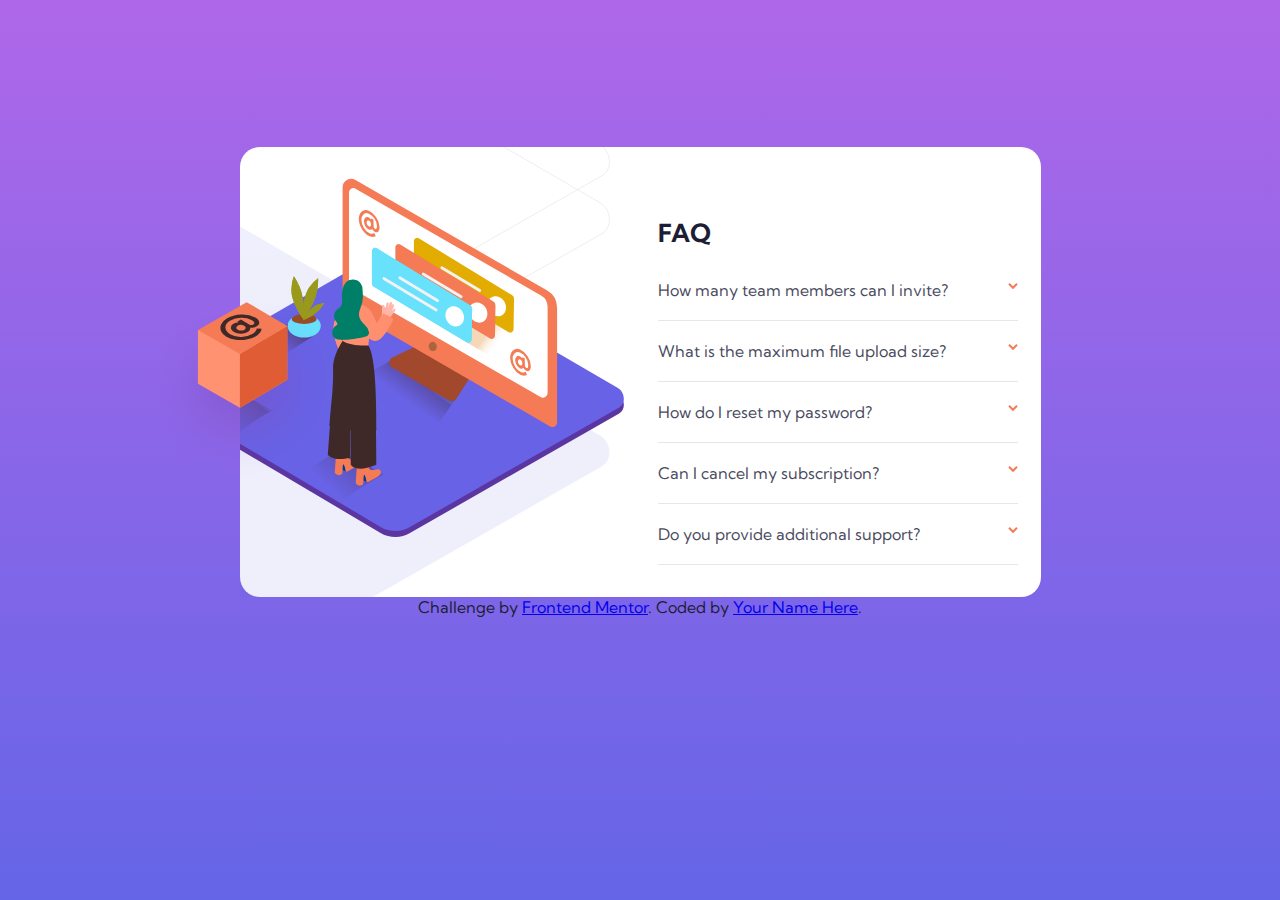
==== index.html @ 83ce3f06 "collapse made using pure CSS without JavaScript" ====
<!DOCTYPE html>
<html lang="en">
<head>
  <meta charset="UTF-8">
  <meta name="viewport" content="width=device-width, initial-scale=1.0"> <!-- displays site properly based on user's device -->
  <link href="https://fonts.googleapis.com/css2?family=Kumbh+Sans:wght@400;700&display=swap" rel="stylesheet">
  <link rel="icon" type="image/png" sizes="32x32" href="./images/favicon-32x32.png">
  <link rel="stylesheet" href="/scss/style.css"/>
  <title>Frontend Mentor | FAQ Accordion Card</title>
</head>
<body>
  <main class="main">
    <section class="images">
      <div class="images__shadow"></div>
    </section>
    <section class="questions">
      <h1 class="questions__header">FAQ</h1>
      
      <div class="faq container">
        <div class="faq__question">
          <div class="faq__title" tabindex="0"><span class="faq__text">How many team members can I invite?</span><span class="faq__arrow"></span></div>
          <div class="faq__answer">
            <p>You can invite up to 2 additional users on the Free plan. There is no limit on team members for the Premium plan.</p>
          </div>
        </div>
        <div class="faq__question">
          <div class="faq__title" tabindex="0"><span class="faq__text">What is the maximum file upload size?</span><span class="faq__arrow"></span></div>
          <div class="faq__answer">
            <p>No more than 2GB. All files in your account must fit your allotted storage space.</p>
          </div>
        </div>
        <div class="faq__question">
          <div class="faq__title" tabindex="0"><span class="faq__text">How do I reset my password?</span><span class="faq__arrow"></span></div>
          <div class="faq__answer">
            <p>Click “Forgot password” from the login page or “Change password” from your profile page. A reset link will be emailed to you.</p>
          </div>
        </div>
        <div class="faq__question">
          <div class="faq__title" tabindex="0"><span class="faq__text">Can I cancel my subscription?</span><span class="faq__arrow"></span></div>
          <div class="faq__answer">
            <p>Yes! Send us a message and we’ll process your request no questions asked.</p>
          </div>
        </div>
        <div class="faq__question">
          <div class="faq__title" tabindex="0"><span class="faq__text">Do you provide additional support?</span><span class="faq__arrow"></span></div>
          <div class="faq__answer">
            <p>Chat and email support is available 24/7. Phone lines are open during normal business hours.</p>
          </div>
        </div>
      </div>
    </section>
  </main>
  <div class="attribution">
    Challenge by <a href="https://www.frontendmentor.io?ref=challenge" target="_blank">Frontend Mentor</a>. 
    Coded by <a href="#">Your Name Here</a>.
  </div>
</body>
</html>
---- scss/style.css ----
*, *::before, *::after {
  margin: 0;
  padding: 0;
  -webkit-box-sizing: border-box;
          box-sizing: border-box;
}

body {
  font-family: 'Kumbh Sans', sans-serif;
  background: -webkit-gradient(linear, left top, left bottom, from(#af67e9), to(#6565e7));
  background: linear-gradient(#af67e9, #6565e7);
  min-height: 100vh;
  color: #1d1e35;
  font-weight: 400;
  padding-top: 9.1875rem;
  display: -webkit-box;
  display: -ms-flexbox;
  display: flex;
  -webkit-box-orient: vertical;
  -webkit-box-direction: normal;
      -ms-flex-direction: column;
          flex-direction: column;
  -webkit-box-align: center;
      -ms-flex-align: center;
          align-items: center;
}

.container {
  padding: 2rem 1.4375rem;
}

.main {
  display: -webkit-box;
  display: -ms-flexbox;
  display: flex;
  -webkit-box-orient: vertical;
  -webkit-box-direction: normal;
      -ms-flex-direction: column;
          flex-direction: column;
  position: relative;
  margin: 0 1.5rem;
  border-radius: 20px;
  background-color: white;
  max-width: 60rem;
}

@media (min-width: 64em) {
  .main {
    -webkit-box-orient: horizontal;
    -webkit-box-direction: normal;
        -ms-flex-direction: row;
            flex-direction: row;
  }
}

.main .images {
  position: relative;
}

@media (min-width: 64em) {
  .main .images::after {
    content: "";
    background-image: url("/images/illustration-box-desktop.svg");
    height: 100%;
    width: 100%;
    top: 34%;
    left: -5.8125rem;
    position: absolute;
    background-repeat: no-repeat;
    background-position: left top;
  }
}

.main .images__shadow {
  background-image: url("/images/bg-pattern-mobile.svg");
  min-height: 6.5625rem;
  background-repeat: no-repeat;
  background-position: center top;
  position: relative;
  margin-bottom: 2rem;
}

@media (min-width: 64em) {
  .main .images__shadow {
    width: 24.6875rem;
    height: 100%;
    background-image: url("/images/bg-pattern-desktop.svg");
    overflow: hidden;
    background-position: -23.5625rem -13.5rem;
    background-size: 189%;
  }
}

.main .images__shadow::before {
  content: "";
  background-image: url("/images/illustration-woman-online-mobile.svg");
  background-position: center top;
  position: absolute;
  left: -0.75rem;
  top: -5.9375rem;
  height: 180%;
  width: 100%;
  background-repeat: no-repeat;
}

@media (min-width: 64em) {
  .main .images__shadow::before {
    background-image: url("/images/illustration-woman-online-desktop.svg");
    background-position: center center;
    left: -9.25rem;
    top: -0.9375rem;
    height: 100%;
    width: 150%;
  }
}

.main .questions__header {
  font-size: 1.5625rem;
  font-weight: 700;
  color: #1d1e35;
  text-align: center;
}

@media (min-width: 64em) {
  .main .questions {
    padding-top: 4.375rem;
  }
  .main .questions__header {
    text-align: left;
    padding-left: 1.4375rem;
  }
}

.main .faq {
  display: -webkit-box;
  display: -ms-flexbox;
  display: flex;
  -webkit-box-orient: vertical;
  -webkit-box-direction: normal;
      -ms-flex-direction: column;
          flex-direction: column;
  -webkit-box-align: center;
      -ms-flex-align: center;
          align-items: center;
}

.main .faq__question {
  max-width: 22.5rem;
  border-bottom: 1px solid #e7e7e9;
}

.main .faq__question:not(:last-child) {
  margin-bottom: 1.25rem;
}

.main .faq__question:focus-within > .faq__answer {
  max-height: 100vh;
  visibility: visible;
  padding-bottom: 1.25rem;
  -webkit-transition: all 100ms ease-in-out;
  transition: all 100ms ease-in-out;
}

.main .faq__question:focus-within .faq__arrow {
  -webkit-transform: rotate(180deg);
          transform: rotate(180deg);
  background-position: left center;
}

.main .faq__title {
  display: -webkit-box;
  display: -ms-flexbox;
  display: flex;
  padding-bottom: 1.25rem;
  color: #4a4b5e;
}

.main .faq__title:hover {
  color: #f47c57;
  cursor: pointer;
}

.main .faq__title:focus {
  outline: none;
  color: #4a4b5e;
  font-weight: 700;
}

.main .faq__text {
  -webkit-box-flex: 5;
      -ms-flex: 5;
          flex: 5;
}

.main .faq__arrow {
  background-image: url("/images/icon-arrow-down.svg");
  height: 0.8125rem;
  -webkit-box-flex: 1;
      -ms-flex: 1;
          flex: 1;
  background-repeat: no-repeat;
  background-position: right center;
  margin-left: 0.75rem;
  -webkit-transition: all 200ms ease-in-out;
  transition: all 200ms ease-in-out;
}

.main .faq__answer {
  max-height: 0px;
  font-size: 0.75rem;
  overflow: hidden;
  visibility: hidden;
}
/*# sourceMappingURL=style.css.map */
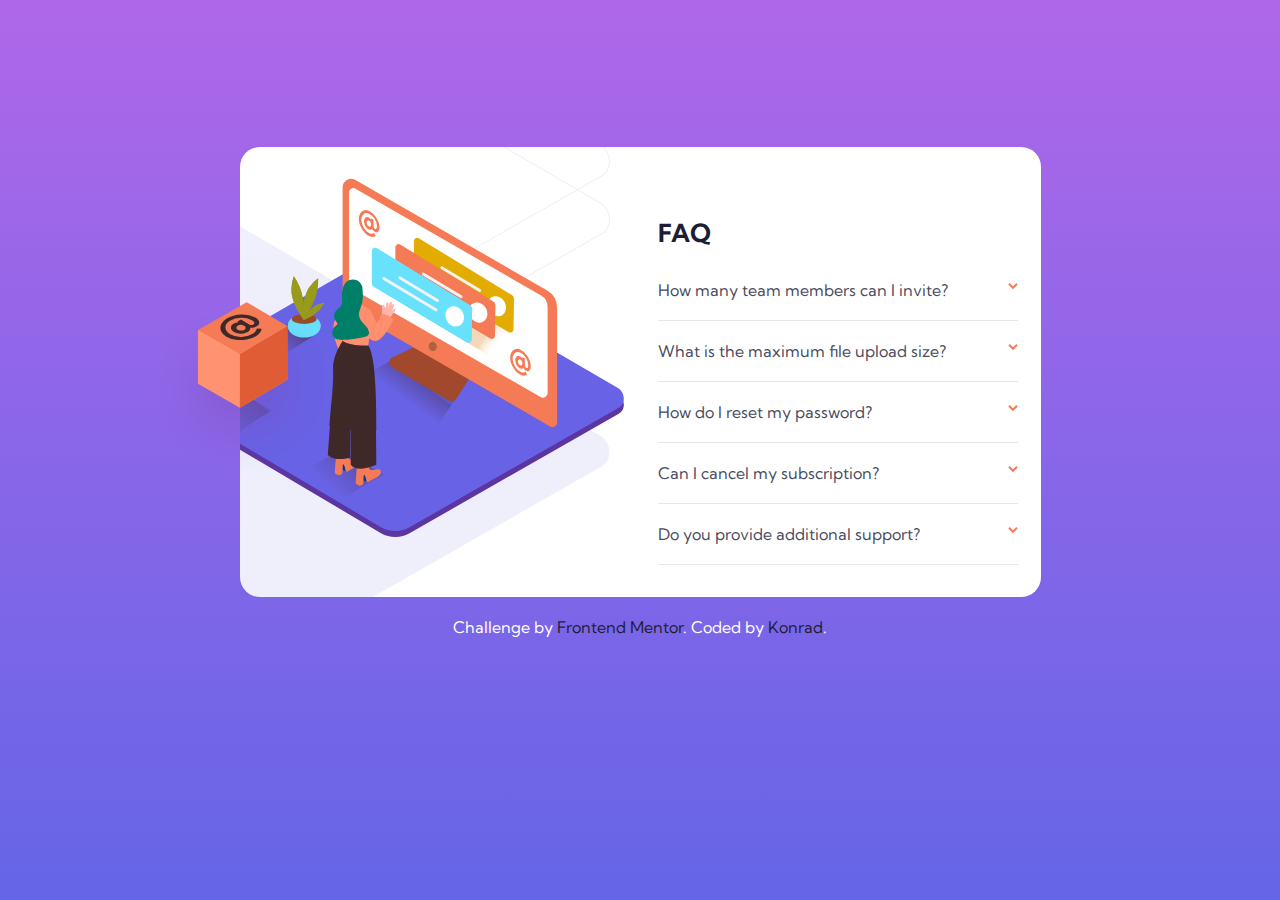
==== commit d0e6ca7a: "Forontend Mentor and author links styled" ====
--- a/index.html
+++ b/index.html
@@ -52,7 +52,7 @@
   </main>
   <div class="attribution">
     Challenge by <a href="https://www.frontendmentor.io?ref=challenge" target="_blank">Frontend Mentor</a>. 
-    Coded by <a href="#">Your Name Here</a>.
+    Coded by <a target="_blank" href="https://github.com/Nexi77" rel="noopener noreferrer nofollow">Konrad</a>.
   </div>
 </body>
 </html>--- a/scss/style.css
+++ b/scss/style.css
@@ -27,6 +27,16 @@
 
 .container {
   padding: 2rem 1.4375rem;
+}
+
+.attribution {
+  margin-top: 1.25rem;
+  color: white;
+}
+
+.attribution a {
+  text-decoration: none;
+  color: #1d1e35;
 }
 
 .main {
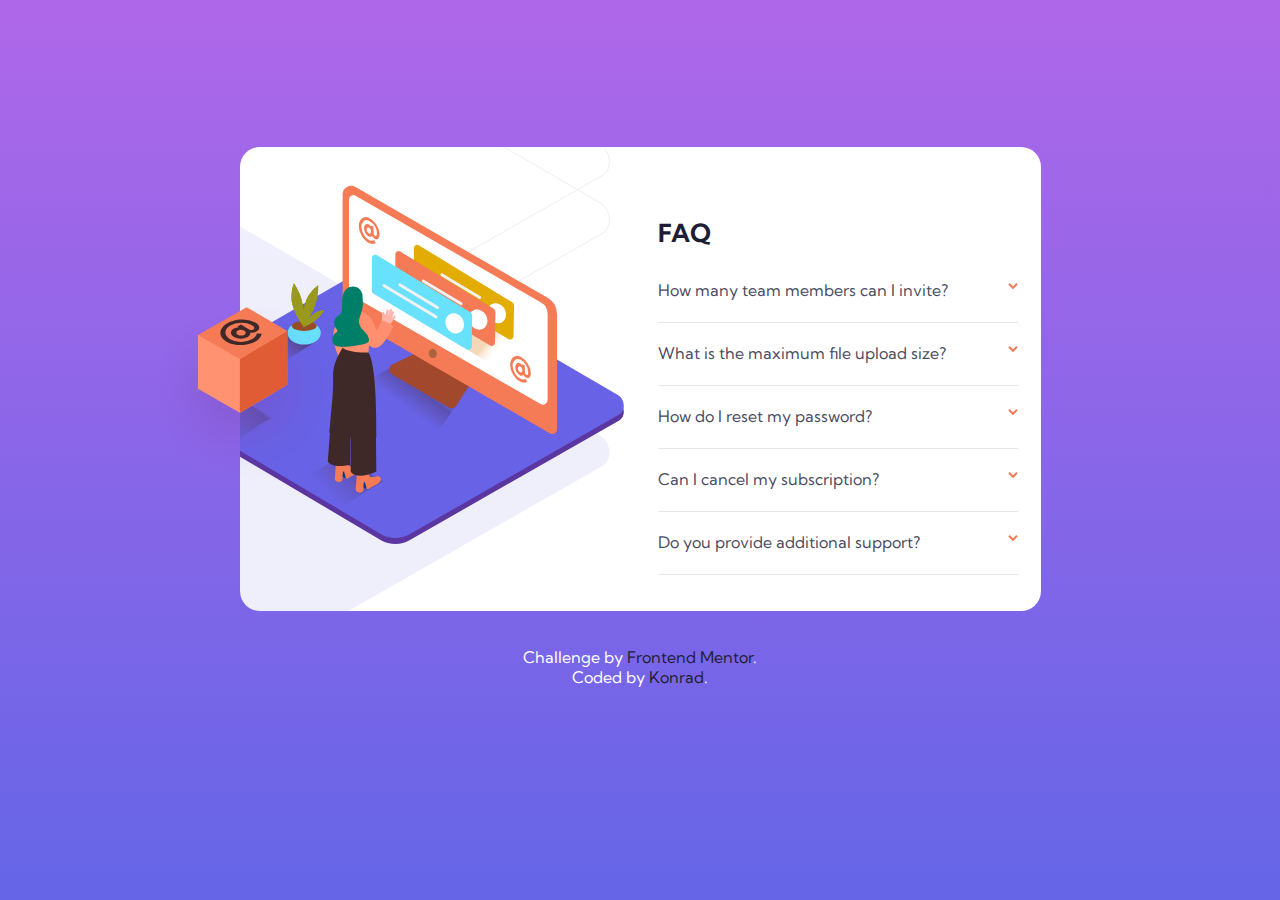
==== commit ec2e8592: "Add overflow auto to the question tab on desktop to prevent image from jumping when collapse is open" ====
--- a/index.html
+++ b/index.html
@@ -5,7 +5,7 @@
   <meta name="viewport" content="width=device-width, initial-scale=1.0"> <!-- displays site properly based on user's device -->
   <link href="https://fonts.googleapis.com/css2?family=Kumbh+Sans:wght@400;700&display=swap" rel="stylesheet">
   <link rel="icon" type="image/png" sizes="32x32" href="./images/favicon-32x32.png">
-  <link rel="stylesheet" href="/scss/style.css"/>
+  <link rel="stylesheet" href="./scss/style.css"/>
   <title>Frontend Mentor | FAQ Accordion Card</title>
 </head>
 <body>
@@ -51,8 +51,8 @@
     </section>
   </main>
   <div class="attribution">
-    Challenge by <a href="https://www.frontendmentor.io?ref=challenge" target="_blank">Frontend Mentor</a>. 
-    Coded by <a target="_blank" href="https://github.com/Nexi77" rel="noopener noreferrer nofollow">Konrad</a>.
+    <div>Challenge by <a href="https://www.frontendmentor.io?ref=challenge" target="_blank">Frontend Mentor</a>.</div>
+    <div>Coded by <a target="_blank" href="https://github.com/Nexi77" rel="noopener noreferrer nofollow">Konrad</a>.</div>
   </div>
 </body>
 </html>--- a/scss/style.css
+++ b/scss/style.css
@@ -32,11 +32,18 @@
 .attribution {
   margin-top: 1.25rem;
   color: white;
+  text-align: center;
+  padding: 1rem;
 }
 
 .attribution a {
   text-decoration: none;
   color: #1d1e35;
+}
+
+::-webkit-scrollbar {
+  width: 0px;
+  background: transparent;
 }
 
 .main {
@@ -65,6 +72,12 @@
 
 .main .images {
   position: relative;
+}
+
+@media (min-width: 64em) {
+  .main .images {
+    height: 29rem;
+  }
 }
 
 @media (min-width: 64em) {
@@ -134,6 +147,8 @@
 @media (min-width: 64em) {
   .main .questions {
     padding-top: 4.375rem;
+    max-height: 29rem;
+    overflow: auto;
   }
   .main .questions__header {
     text-align: left;
@@ -169,6 +184,7 @@
   padding-bottom: 1.25rem;
   -webkit-transition: all 100ms ease-in-out;
   transition: all 100ms ease-in-out;
+  overflow: visible;
 }
 
 .main .faq__question:focus-within .faq__arrow {
@@ -220,5 +236,6 @@
   font-size: 0.75rem;
   overflow: hidden;
   visibility: hidden;
+  padding-top: 0.125rem;
 }
 /*# sourceMappingURL=style.css.map */